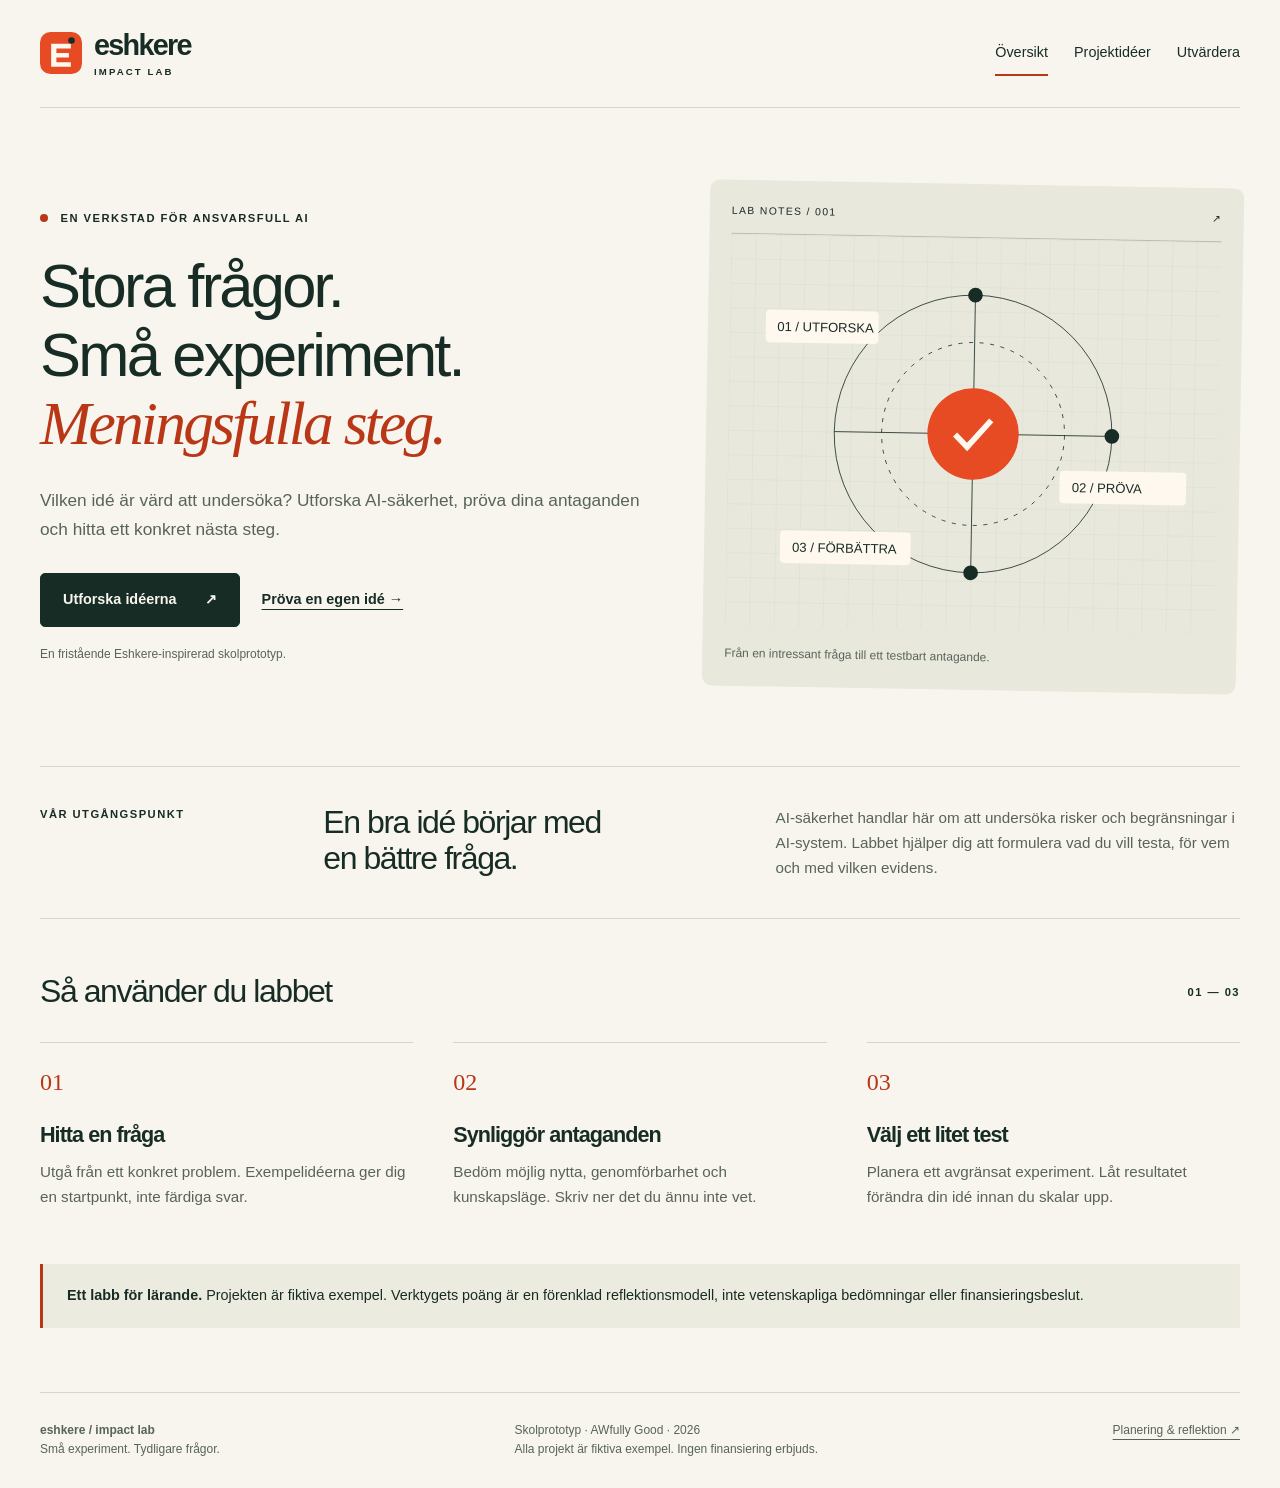
==== index.html @ 2a386d6e "Add standalone Swedish Impact Lab website and assignment documentation Include three responsive HTML" ====
<!doctype html>
<html lang="sv">
<head>
  <meta charset="utf-8">
  <meta name="viewport" content="width=device-width, initial-scale=1">
  <meta name="description" content="Eshkere Impact Lab: en skolprototyp för att utforska och resonera om AI-säkerhetsidéer.">
  <title>Från nyfikenhet till nästa steg | Eshkere Impact Lab</title>
  <link rel="icon" href="images/logo.svg" type="image/svg+xml">
  <link rel="stylesheet" href="css/style.css">
  
</head>
<body>
  <a class="skip-link" href="#main">Hoppa till innehållet</a>
  <header class="site-header wrap">
    <a class="brand" href="index.html" aria-label="Eshkere Impact Lab – startsida"><img src="images/logo.svg" alt="" width="42" height="42"><span>eshkere<span class="brand-sub">IMPACT LAB</span></span></a>
    <nav aria-label="Huvudmeny"><a href="index.html" aria-current="page">Översikt</a><a href="projekt.html">Projektidéer</a><a href="utvardera.html">Utvärdera</a></nav>
  </header>
  <main id="main" class="wrap" tabindex="-1">
<section class="hero">
  <div><p class="eyebrow"><span class="dot"></span> EN VERKSTAD FÖR ANSVARSFULL AI</p><h1>Stora frågor.<br>Små experiment.<br><em>Meningsfulla steg.</em></h1><p class="lead">Vilken idé är värd att undersöka? Utforska AI-säkerhet, pröva dina antaganden och hitta ett konkret nästa steg.</p><div class="actions"><a class="button" href="projekt.html">Utforska idéerna <span aria-hidden="true">↗</span></a><a class="text-link" href="utvardera.html">Pröva en egen idé →</a></div><p class="caption">En fristående Eshkere-inspirerad skolprototyp.</p></div>
  <figure class="hero-figure"><div class="figure-label"><span>LAB NOTES / 001</span><span aria-hidden="true">↗</span></div><img src="images/lab-map.svg" alt="Arbetsprocess i tre steg: utforska, pröva och förbättra." width="600" height="480"><figcaption>Från en intressant fråga till ett testbart antagande.</figcaption></figure>
</section>
<section class="intro-strip"><p class="eyebrow">VÅR UTGÅNGSPUNKT</p><h2>En bra idé börjar med<br>en bättre fråga.</h2><p>AI-säkerhet handlar här om att undersöka risker och begränsningar i AI-system. Labbet hjälper dig att formulera vad du vill testa, för vem och med vilken evidens.</p></section>
<section class="section"><div class="section-heading"><h2>Så använder du labbet</h2><span class="eyebrow">01 — 03</span></div><div class="steps"><article><span class="step-number">01</span><h3>Hitta en fråga</h3><p>Utgå från ett konkret problem. Exempelidéerna ger dig en startpunkt, inte färdiga svar.</p></article><article><span class="step-number">02</span><h3>Synliggör antaganden</h3><p>Bedöm möjlig nytta, genomförbarhet och kunskapsläge. Skriv ner det du ännu inte vet.</p></article><article><span class="step-number">03</span><h3>Välj ett litet test</h3><p>Planera ett avgränsat experiment. Låt resultatet förändra din idé innan du skalar upp.</p></article></div></section>
<aside class="notice"><strong>Ett labb för lärande.</strong> Projekten är fiktiva exempel. Verktygets poäng är en förenklad reflektionsmodell, inte vetenskapliga bedömningar eller finansieringsbeslut.</aside></main>
  <footer class="site-footer wrap"><p><strong>eshkere / impact lab</strong><br>Små experiment. Tydligare frågor.</p><p>Skolprototyp · AWfully Good · 2026<br>Alla projekt är fiktiva exempel. Ingen finansiering erbjuds.</p><a href="docs/planering.md">Planering & reflektion ↗</a></footer>
</body>
</html>
---- css/style.css ----
/* Gemensamt formspråk för alla tre sidor. Inga externa typsnitt. */
:root { --paper: #f7f5ed; --ink: #182c26; --muted: #58645b; --accent: #b93616; --line: #d3d6cb; --panel: #e9e8dd; }
* { box-sizing: border-box; }
body { margin: 0; background: var(--paper); color: var(--ink); font-family: Arial, Helvetica, sans-serif; line-height: 1.65; }
.wrap { width: min(1200px, calc(100% - 64px)); margin-inline: auto; }
a { color: inherit; text-underline-offset: 5px; }
button, input, select, textarea { font: inherit; }
button, select { cursor: pointer; }
img { max-width: 100%; height: auto; }
h1, h2, h3, p, figure { margin: 0; }
h1, h2, h3 { line-height: 1.12; letter-spacing: -.045em; }
h1 { font-size: clamp(2.6rem, 4.8vw, 4.4rem); font-weight: 500; }
h1 em { font-family: Georgia, 'Times New Roman', serif; font-weight: 400; color: var(--accent); }
h2 { font-size: clamp(1.6rem, 2.5vw, 2.2rem); font-weight: 500; }
h3 { font-size: 1.35rem; }
p + p { margin-top: 1rem; }
:focus-visible { outline: 3px solid var(--accent); outline-offset: 5px; }
.skip-link { position: absolute; left: 16px; top: -100px; z-index: 5; background: var(--ink); color: white; padding: 12px; }
.skip-link:focus { top: 10px; }
.site-header { min-height: 108px; display: flex; align-items: center; justify-content: space-between; gap: 24px; border-bottom: 1px solid var(--line); }
.brand { display: flex; align-items: center; gap: 12px; text-decoration: none; font-size: 1.8rem; font-weight: bold; line-height: 1; letter-spacing: -.06em; }
.brand-sub { display: block; margin-top: 7px; font-size: .6rem; letter-spacing: .22em; }
nav { display: flex; flex-wrap: wrap; gap: 26px; }
nav a { padding: 10px 0; text-decoration: none; font-size: .9rem; border-bottom: 2px solid transparent; }
nav a[aria-current], nav a:hover { border-color: var(--accent); }
.hero { display: grid; grid-template-columns: 1.15fr 1fr; gap: 52px; align-items: center; padding-block: 76px; }
.eyebrow { font-size: .7rem; letter-spacing: .13em; font-weight: bold; }
.hero .eyebrow, .page-intro .eyebrow { margin-bottom: 24px; }
.dot { display: inline-block; width: 8px; height: 8px; margin-right: 8px; border-radius: 50%; background: var(--accent); }
.lead { max-width: 650px; font-size: 1.08rem; color: var(--muted); margin-top: 28px; }
.actions { display: flex; flex-wrap: wrap; align-items: center; gap: 22px; margin-top: 30px; }
.button { display: inline-flex; align-items: center; justify-content: space-between; gap: 28px; padding: 14px 22px; background: var(--ink); color: var(--paper); border: 1px solid var(--ink); border-radius: 5px; text-decoration: none; font-weight: bold; font-size: .9rem; transition: background .18s, transform .18s; }
.button:hover { background: #304b3d; transform: translateY(-2px); }
.button:disabled { opacity: .5; cursor: not-allowed; }
.text-link { font-size: .9rem; font-weight: bold; }
.caption, figcaption { color: var(--muted); font-size: .75rem; margin-top: 18px; }
.hero-figure { padding: 22px; background: var(--panel); border-radius: 10px; transform: rotate(1deg); animation: arrive .6s ease-out; }
.hero-figure img { display: block; }
.figure-label { display: flex; justify-content: space-between; font-size: .65rem; letter-spacing: .13em; border-bottom: 1px solid #bbbfb0; padding-bottom: 14px; }
.intro-strip { display: grid; grid-template-columns: .6fr 1fr 1.1fr; gap: 30px; padding-block: 38px; border-block: 1px solid var(--line); align-items: start; }
.intro-strip p:last-child { color: var(--muted); font-size: .95rem; }
.section { padding-block: 55px; }
.section-heading { display: flex; justify-content: space-between; align-items: center; gap: 20px; margin-bottom: 32px; }
.steps { display: grid; grid-template-columns: repeat(3, 1fr); gap: 40px; }
.steps article { border-top: 1px solid var(--line); padding-top: 20px; }
.step-number { color: var(--accent); font-family: Georgia, serif; font-size: 1.5rem; }
.steps h3 { margin: 20px 0 12px; }
.steps p { color: var(--muted); font-size: .95rem; }
.notice { padding: 20px 24px; background: #ecebdf; border-left: 3px solid var(--accent); font-size: .9rem; }
.site-footer { display: flex; justify-content: space-between; flex-wrap: wrap; gap: 24px; margin-top: 64px; padding-block: 28px; border-top: 1px solid var(--line); font-size: .75rem; color: var(--muted); }
.site-footer p + p { margin-top: 0; }
.page-intro { padding-block: 60px 45px; }
.project { display: grid; grid-template-columns: 80px 1fr 130px; gap: 30px; padding: 38px 0; border-bottom: 1px solid var(--line); align-items: start; }
.project-index { font-family: Georgia, serif; font-size: 2.8rem; line-height: 1; color: var(--accent); }
.project-index span { display: block; font: bold .6rem Arial, sans-serif; letter-spacing: .1em; margin-top: 14px; color: var(--muted); }
.project h2 { margin: 10px 0 18px; }
.project .text-link { margin-top: 36px; }
details { margin-top: 20px; }
summary { cursor: pointer; font-weight: bold; font-size: .9rem; }
details p { margin-top: 12px; color: var(--muted); }
.callout { background: var(--panel); padding: 32px; margin-top: 40px; display: flex; align-items: center; justify-content: space-between; gap: 25px; }
.callout h2 { margin-top: 12px; }
.evaluation-layout { display: grid; grid-template-columns: 1.2fr 1fr; gap: 48px; align-items: start; }
.form-panel { border: 1px solid var(--line); padding: 32px; border-radius: 8px; }
.field { margin-top: 24px; }
label { font-weight: bold; display: block; }
.field-hint { color: var(--muted); font-size: .85rem; margin: 4px 0 8px; }
input, select, textarea { display: block; width: 100%; color: var(--ink); background: #fffdf8; border: 1px solid #798377; border-radius: 4px; padding: 11px 12px; margin-top: 8px; }
textarea { resize: vertical; }
.reset-button { border: 0; background: transparent; text-decoration: underline; color: var(--ink); padding: 12px 0; }
.method-panel { background: var(--panel); border-radius: 8px; padding: 32px; }
.method-panel h2 { margin: 18px 0 24px; }
.method-panel p { font-size: .92rem; }
.formula { border-block: 1px solid #b6bdae; padding-block: 18px; font-family: Georgia, serif; }
.result-panel:not(:empty) { margin-top: 32px; padding: 32px; background: var(--ink); color: var(--paper); border-radius: 8px; overflow-wrap: anywhere; }
.result-panel h2 { margin-top: 16px; }
.score { font-family: Georgia, serif; font-size: 3.5rem; line-height: 1.3; }
@keyframes arrive { from { opacity: 0; transform: translateY(10px) rotate(1deg); } to { opacity: 1; transform: translateY(0) rotate(1deg); } }
@media (max-width: 900px) { .hero { gap: 28px; } .hero h1 { font-size: 2.7rem; } .intro-strip { grid-template-columns: 1fr 1fr; } .intro-strip .eyebrow { grid-column: 1 / -1; } .evaluation-layout { gap: 24px; } }
@media (max-width: 680px) { .wrap { width: calc(100% - 36px); } .site-header { padding-block: 20px; flex-direction: column; align-items: flex-start; gap: 18px; } nav { gap: 24px; } .hero { grid-template-columns: 1fr; padding-block: 38px; gap: 35px; } .hero h1 { font-size: clamp(2.4rem, 8vw, 3.3rem); } .hero-figure { transform: none; } .intro-strip, .steps, .evaluation-layout { grid-template-columns: 1fr; } .steps { gap: 28px; } .project { grid-template-columns: 42px 1fr; gap: 18px; } .project .text-link { grid-column: 2; margin-top: 0; } .project-index { font-size: 2rem; } .project-index span { font-size: .5rem; } .callout { flex-direction: column; align-items: flex-start; padding: 24px; } .form-panel, .method-panel { padding: 22px; } .page-intro { padding-top: 36px; } .site-footer { flex-direction: column; } }
@media (prefers-reduced-motion: reduce) { *, *::before, *::after { animation: none !important; transition: none !important; } }
@media print { .site-header, .site-footer, .actions { display: none; } .wrap { width: 100%; } body { background: white; } .hero, .evaluation-layout { display: block; } }
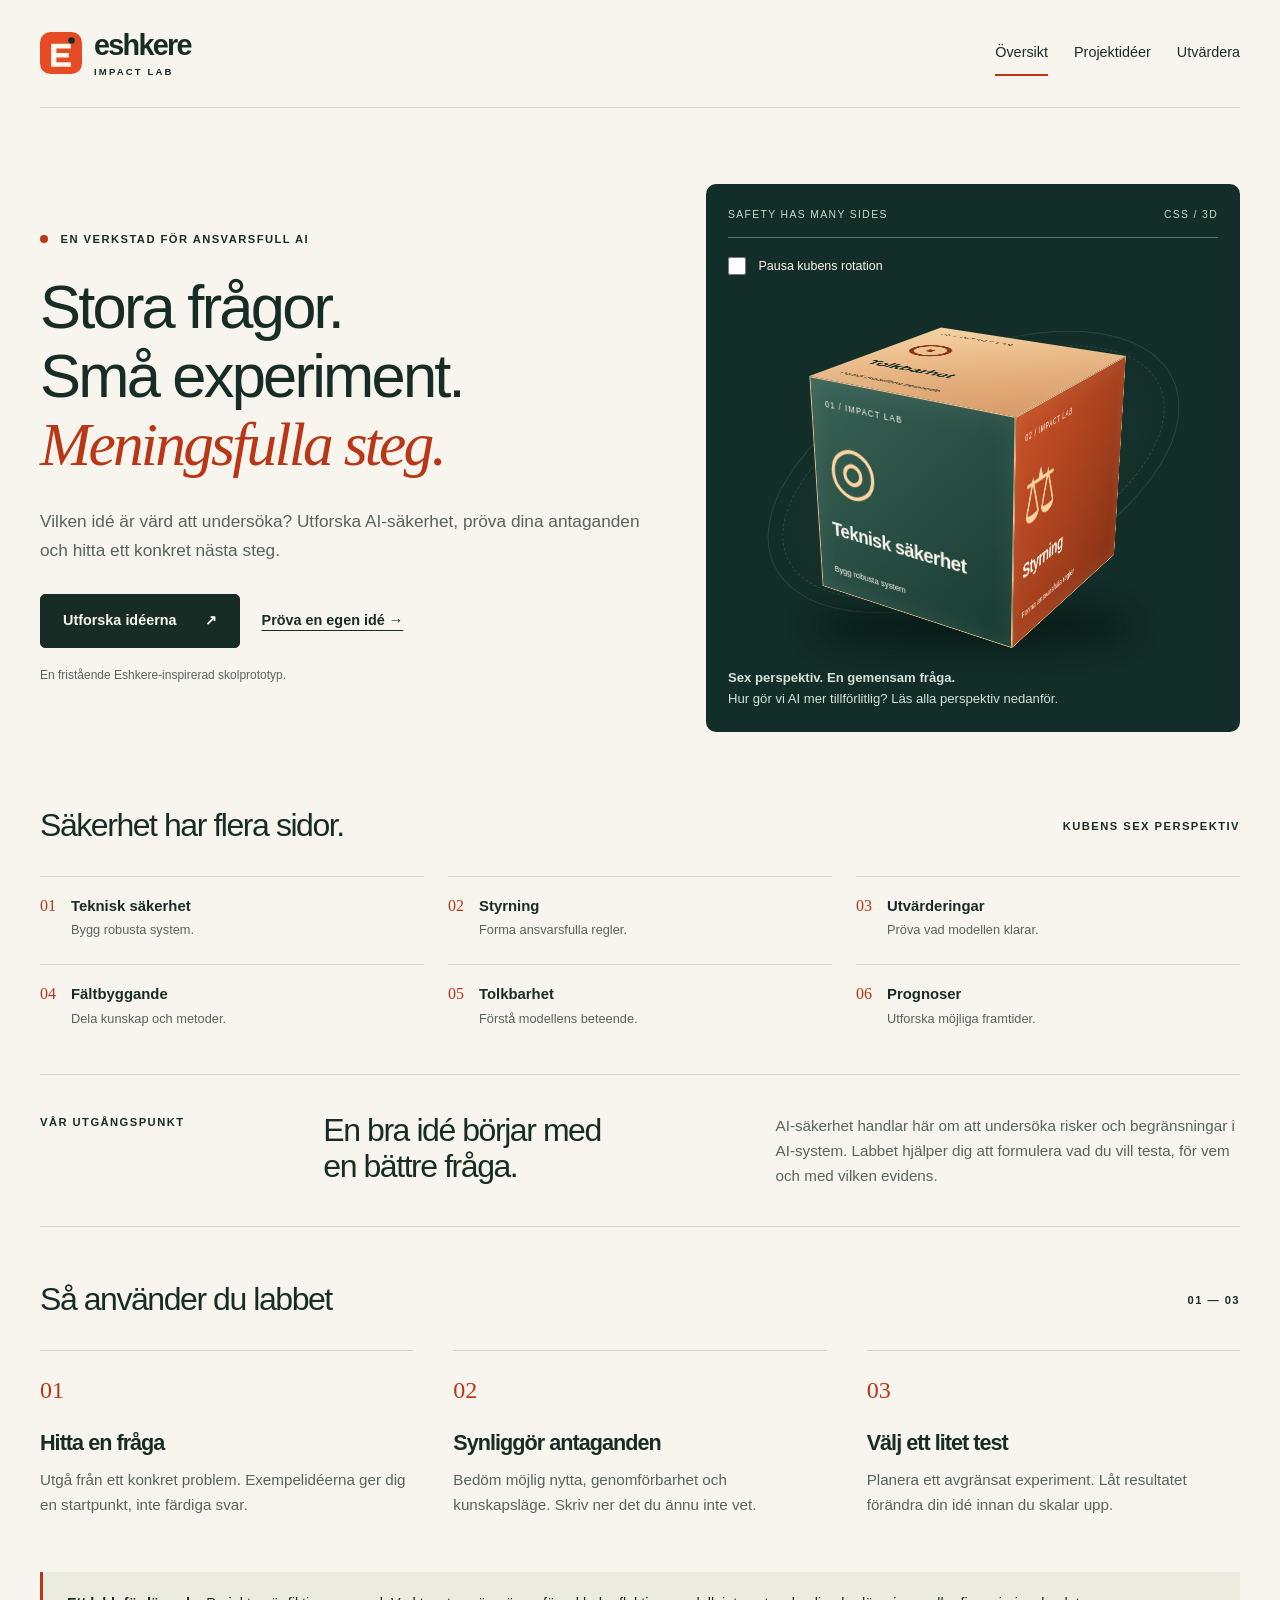
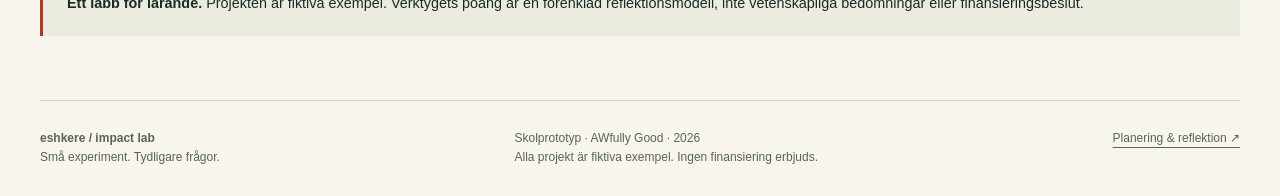
==== commit 862b1035: "Add accessible 3D safety cube and meaningful interface animations Add CSS-only cube pause, static th" ====
--- a/index.html
+++ b/index.html
@@ -18,8 +18,29 @@
   <main id="main" class="wrap" tabindex="-1">
 <section class="hero">
   <div><p class="eyebrow"><span class="dot"></span> EN VERKSTAD FÖR ANSVARSFULL AI</p><h1>Stora frågor.<br>Små experiment.<br><em>Meningsfulla steg.</em></h1><p class="lead">Vilken idé är värd att undersöka? Utforska AI-säkerhet, pröva dina antaganden och hitta ett konkret nästa steg.</p><div class="actions"><a class="button" href="projekt.html">Utforska idéerna <span aria-hidden="true">↗</span></a><a class="text-link" href="utvardera.html">Pröva en egen idé →</a></div><p class="caption">En fristående Eshkere-inspirerad skolprototyp.</p></div>
-  <figure class="hero-figure"><div class="figure-label"><span>LAB NOTES / 001</span><span aria-hidden="true">↗</span></div><img src="images/lab-map.svg" alt="Arbetsprocess i tre steg: utforska, pröva och förbättra." width="600" height="480"><figcaption>Från en intressant fråga till ett testbart antagande.</figcaption></figure>
+  <figure class="hero-figure cube-lab" aria-labelledby="cube-caption">
+    <div class="figure-label"><span>SAFETY HAS MANY SIDES</span><span>CSS / 3D</span></div>
+    <input class="motion-toggle" type="checkbox" id="pause-cube">
+    <label class="motion-label" for="pause-cube">Pausa kubens rotation</label>
+    <p class="reduced-motion-note">Rotationen är avstängd eftersom du har valt minskad rörelse.</p>
+    <div class="cube-stage" aria-hidden="true">
+      <div class="cube-orbit"></div><div class="cube-shadow"></div>
+      <div class="cube"><div class="cube-face cube-front"><span class="face-index">01 / IMPACT LAB</span><span class="face-symbol">◎</span><strong>Teknisk säkerhet</strong><span class="face-note">Bygg robusta system</span></div>
+<div class="cube-face cube-right"><span class="face-index">02 / IMPACT LAB</span><span class="face-symbol">⚖</span><strong>Styrning</strong><span class="face-note">Forma ansvarsfulla regler</span></div>
+<div class="cube-face cube-back"><span class="face-index">03 / IMPACT LAB</span><span class="face-symbol">✓</span><strong>Utvärderingar</strong><span class="face-note">Pröva vad modellen klarar</span></div>
+<div class="cube-face cube-left"><span class="face-index">04 / IMPACT LAB</span><span class="face-symbol">↗</span><strong>Fältbyggande</strong><span class="face-note">Dela kunskap och metoder</span></div>
+<div class="cube-face cube-top"><span class="face-index">05 / IMPACT LAB</span><span class="face-symbol">⊙</span><strong>Tolkbarhet</strong><span class="face-note">Förstå modellens beteende</span></div>
+<div class="cube-face cube-bottom"><span class="face-index">06 / IMPACT LAB</span><span class="face-symbol">⌁</span><strong>Prognoser</strong><span class="face-note">Utforska möjliga framtider</span></div></div>
+    </div>
+    <figcaption id="cube-caption"><strong>Sex perspektiv. En gemensam fråga.</strong><br>Hur gör vi AI mer tillförlitlig? Läs alla perspektiv nedanför.</figcaption>
+  </figure>
 </section>
+<section class="theme-section" aria-labelledby="themes-title"><div class="section-heading"><h2 id="themes-title">Säkerhet har flera sidor.</h2><span class="eyebrow">KUBENS SEX PERSPEKTIV</span></div><ul class="theme-list"><li><span>01</span><div><strong>Teknisk säkerhet</strong><p>Bygg robusta system.</p></div></li>
+<li><span>02</span><div><strong>Styrning</strong><p>Forma ansvarsfulla regler.</p></div></li>
+<li><span>03</span><div><strong>Utvärderingar</strong><p>Pröva vad modellen klarar.</p></div></li>
+<li><span>04</span><div><strong>Fältbyggande</strong><p>Dela kunskap och metoder.</p></div></li>
+<li><span>05</span><div><strong>Tolkbarhet</strong><p>Förstå modellens beteende.</p></div></li>
+<li><span>06</span><div><strong>Prognoser</strong><p>Utforska möjliga framtider.</p></div></li></ul></section>
 <section class="intro-strip"><p class="eyebrow">VÅR UTGÅNGSPUNKT</p><h2>En bra idé börjar med<br>en bättre fråga.</h2><p>AI-säkerhet handlar här om att undersöka risker och begränsningar i AI-system. Labbet hjälper dig att formulera vad du vill testa, för vem och med vilken evidens.</p></section>
 <section class="section"><div class="section-heading"><h2>Så använder du labbet</h2><span class="eyebrow">01 — 03</span></div><div class="steps"><article><span class="step-number">01</span><h3>Hitta en fråga</h3><p>Utgå från ett konkret problem. Exempelidéerna ger dig en startpunkt, inte färdiga svar.</p></article><article><span class="step-number">02</span><h3>Synliggör antaganden</h3><p>Bedöm möjlig nytta, genomförbarhet och kunskapsläge. Skriv ner det du ännu inte vet.</p></article><article><span class="step-number">03</span><h3>Välj ett litet test</h3><p>Planera ett avgränsat experiment. Låt resultatet förändra din idé innan du skalar upp.</p></article></div></section>
 <aside class="notice"><strong>Ett labb för lärande.</strong> Projekten är fiktiva exempel. Verktygets poäng är en förenklad reflektionsmodell, inte vetenskapliga bedömningar eller finansieringsbeslut.</aside></main>
--- a/css/style.css
+++ b/css/style.css
@@ -34,7 +34,7 @@
 .button:disabled { opacity: .5; cursor: not-allowed; }
 .text-link { font-size: .9rem; font-weight: bold; }
 .caption, figcaption { color: var(--muted); font-size: .75rem; margin-top: 18px; }
-.hero-figure { padding: 22px; background: var(--panel); border-radius: 10px; transform: rotate(1deg); animation: arrive .6s ease-out; }
+.hero-figure { padding: 22px; background: var(--panel); border-radius: 10px; }
 .hero-figure img { display: block; }
 .figure-label { display: flex; justify-content: space-between; font-size: .65rem; letter-spacing: .13em; border-bottom: 1px solid #bbbfb0; padding-bottom: 14px; }
 .intro-strip { display: grid; grid-template-columns: .6fr 1fr 1.1fr; gap: 30px; padding-block: 38px; border-block: 1px solid var(--line); align-items: start; }
@@ -75,8 +75,90 @@
 .result-panel:not(:empty) { margin-top: 32px; padding: 32px; background: var(--ink); color: var(--paper); border-radius: 8px; overflow-wrap: anywhere; }
 .result-panel h2 { margin-top: 16px; }
 .score { font-family: Georgia, serif; font-size: 3.5rem; line-height: 1.3; }
-@keyframes arrive { from { opacity: 0; transform: translateY(10px) rotate(1deg); } to { opacity: 1; transform: translateY(0) rotate(1deg); } }
+
 @media (max-width: 900px) { .hero { gap: 28px; } .hero h1 { font-size: 2.7rem; } .intro-strip { grid-template-columns: 1fr 1fr; } .intro-strip .eyebrow { grid-column: 1 / -1; } .evaluation-layout { gap: 24px; } }
 @media (max-width: 680px) { .wrap { width: calc(100% - 36px); } .site-header { padding-block: 20px; flex-direction: column; align-items: flex-start; gap: 18px; } nav { gap: 24px; } .hero { grid-template-columns: 1fr; padding-block: 38px; gap: 35px; } .hero h1 { font-size: clamp(2.4rem, 8vw, 3.3rem); } .hero-figure { transform: none; } .intro-strip, .steps, .evaluation-layout { grid-template-columns: 1fr; } .steps { gap: 28px; } .project { grid-template-columns: 42px 1fr; gap: 18px; } .project .text-link { grid-column: 2; margin-top: 0; } .project-index { font-size: 2rem; } .project-index span { font-size: .5rem; } .callout { flex-direction: column; align-items: flex-start; padding: 24px; } .form-panel, .method-panel { padding: 22px; } .page-intro { padding-top: 36px; } .site-footer { flex-direction: column; } }
 @media (prefers-reduced-motion: reduce) { *, *::before, *::after { animation: none !important; transition: none !important; } }
 @media print { .site-header, .site-footer, .actions { display: none; } .wrap { width: 100%; } body { background: white; } .hero, .evaluation-layout { display: block; } }
+
+/* KUBEN: sex vanliga HTML-element, placerade en halv sidlängd från mitten.
+   Perspektiv finns på scenen; preserve-3d behåller sidornas djup. */
+.hero > *, .evaluation-layout > * { min-width: 0; }
+.cube-lab { background: #132d29; color: #fff8ee; position: relative; }
+.cube-lab .figure-label { border-color: #55736b; color: #c6dbcf; }
+.cube-lab figcaption { color: #d5e4d9; margin-top: 0; font-size: .82rem; }
+.motion-toggle { display: inline-block; width: 18px; height: 18px; margin: 18px 8px 0 0; vertical-align: middle; accent-color: #f6ab73; }
+.motion-label { display: inline-block; font-size: .78rem; font-weight: normal; cursor: pointer; vertical-align: middle; margin-top: 18px; }
+.reduced-motion-note { display: none; font-size: .78rem; margin-top: 18px; }
+.cube-stage { --cube-size: clamp(150px, 18vw, 220px); --half-cube: calc(var(--cube-size) / 2); position: relative; height: 390px; display: grid; place-items: center; perspective: 1000px; isolation: isolate; }
+.cube { width: var(--cube-size); height: var(--cube-size); position: relative; transform-style: preserve-3d; transform: rotateX(-22deg) rotateY(-32deg); animation: cube-turn 32s linear infinite; }
+.cube-face { position: absolute; inset: 0; padding: 16px; display: flex; flex-direction: column; justify-content: space-between; border: 1px solid #f6c493; background: linear-gradient(135deg, #3b6357, #173a31); box-shadow: inset 0 0 24px #bddfc51c; backface-visibility: hidden; }
+.face-index { font-size: .55rem; letter-spacing: .15em; }
+.face-symbol { font-family: Georgia, serif; font-size: calc(var(--cube-size) * .3); line-height: 1; color: #ffd5a0; }
+.cube-face strong { font-size: clamp(.95rem, 1.6vw, 1.3rem); line-height: 1.15; letter-spacing: -.03em; }
+.face-note { font-size: .58rem; margin-top: 5px; }
+.cube-front { transform: translateZ(var(--half-cube)); }
+.cube-right { transform: rotateY(90deg) translateZ(var(--half-cube)); background: linear-gradient(135deg, #c95127, #873215); }
+.cube-back { transform: rotateY(180deg) translateZ(var(--half-cube)); }
+.cube-left { transform: rotateY(-90deg) translateZ(var(--half-cube)); background: linear-gradient(135deg, #285b64, #16383f); }
+.cube-top { transform: rotateX(90deg) translateZ(var(--half-cube)); background: linear-gradient(135deg, #f7d3a2, #d99a68); color: #182c26; }
+.cube-top .face-symbol { color: #873215; }
+.cube-bottom { transform: rotateX(-90deg) translateZ(var(--half-cube)); background: linear-gradient(135deg, #594b6d, #302c45); }
+.cube-shadow { position: absolute; width: 65%; height: 42px; bottom: 20px; border-radius: 50%; background: #051712; filter: blur(15px); opacity: .8; }
+.cube-orbit { position: absolute; width: 90%; height: 60%; border: 1px solid #5c84764d; border-radius: 50%; transform: rotate(-25deg); background: radial-gradient(ellipse, #b9dba51c, transparent 70%); }
+.cube-orbit::after { content: ""; position: absolute; inset: 14px; border: 1px dashed #5c847655; border-radius: 50%; }
+.motion-toggle:checked ~ .cube-stage .cube { animation-play-state: paused; }
+/* Olika X-vinklar visar även kubens över- och undersida. */
+@keyframes cube-turn {
+  0% { transform: rotateX(-22deg) rotateY(-32deg); }
+  25% { transform: rotateX(22deg) rotateY(58deg); }
+  50% { transform: rotateX(55deg) rotateY(148deg); }
+  75% { transform: rotateX(-55deg) rotateY(238deg); }
+  100% { transform: rotateX(-22deg) rotateY(328deg); }
+}
+.theme-section { padding-bottom: 45px; }
+.theme-list { display: grid; grid-template-columns: repeat(3, 1fr); list-style: none; margin: 0; padding: 0; gap: 24px; }
+.theme-list li { display: flex; gap: 15px; border-top: 1px solid var(--line); padding-top: 16px; }
+.theme-list li > span { font-family: Georgia, serif; color: var(--accent); }
+.theme-list strong { font-size: .93rem; }
+.theme-list p { font-size: .8rem; color: var(--muted); }
+
+/* Kortet reagerar när en av dess vanliga länkar får tangentbordsfokus. */
+.project { margin-top: 20px; padding: 30px 24px; border: 1px solid var(--line); border-radius: 10px; transition: transform .3s ease, box-shadow .3s ease, border-color .3s ease, background .3s ease; }
+.project:focus-within { transform: translateY(-6px); box-shadow: 0 14px 28px #182c2614; border-color: var(--accent); background: #fffdf7; }
+@media (hover: hover) { .project:hover { transform: translateY(-6px); box-shadow: 0 14px 28px #182c2614; border-color: var(--accent); background: #fffdf7; } }
+.button:focus-visible { background: #304b3d; transform: translateY(-2px); }
+
+/* Resultattexten är alltid färdig direkt. Endast den dekorativa ringen ritas. */
+.score-visual { position: relative; width: 210px; max-width: 100%; margin: 24px auto; }
+.score-visual svg { display: block; width: 100%; transform: rotate(-90deg); }
+.score-track, .score-fill { fill: none; stroke-width: 8; }
+.score-track { stroke: #496155; }
+.score-fill { stroke: #ffc28c; stroke-linecap: round; stroke-dasharray: 100; stroke-dashoffset: var(--score-gap); animation: draw-score 1.2s cubic-bezier(.22, 1, .36, 1); }
+.score-visual .score { position: absolute; inset: 0; display: grid; place-items: center; margin: 0; font-size: 2.3rem; }
+@keyframes draw-score { from { stroke-dashoffset: 100; } to { stroke-dashoffset: var(--score-gap); } }
+
+/* Entréer sker en gång vid sidladdning. Innehållet är synligt även utan CSS-rörelse.
+   Inget forwards: senare hover/fokus-transformer får styra korten. */
+.hero > div, .hero-figure, .page-intro, .project, .form-panel, .method-panel { animation: enter-page .7s ease-out backwards; }
+.hero-figure, .method-panel { animation-delay: .12s; }
+.project:nth-child(2) { animation-delay: .1s; }
+.project:nth-child(3) { animation-delay: .2s; }
+.score-visual { animation: enter-page .4s ease-out; }
+@keyframes enter-page { from { opacity: .25; translate: 0 22px; } to { opacity: 1; translate: 0 0; } }
+@media (max-width: 900px) and (min-width: 681px) { .cube-stage { --cube-size: 155px; height: 310px; } }
+@media (max-width: 680px) {
+  .cube-stage { --cube-size: clamp(145px, 48vw, 210px); height: 340px; }
+  .theme-list { grid-template-columns: repeat(2, 1fr); }
+  .theme-section .section-heading { display: block; }
+  .theme-section .eyebrow { display: block; margin-top: 16px; }
+  .project { padding: 24px 16px; gap: 12px; }
+  .cube-lab { padding: 20px 16px; }
+}
+@media (max-width: 360px) { .theme-list { grid-template-columns: 1fr; } }
+@media (prefers-reduced-motion: reduce) {
+  .motion-toggle, .motion-label { display: none; }
+  .reduced-motion-note { display: block; }
+  .project:hover, .project:focus-within, .button:hover, .button:focus-visible { transform: none; }
+}
+@media print { .cube-stage, .motion-toggle, .motion-label { display: none; } }
